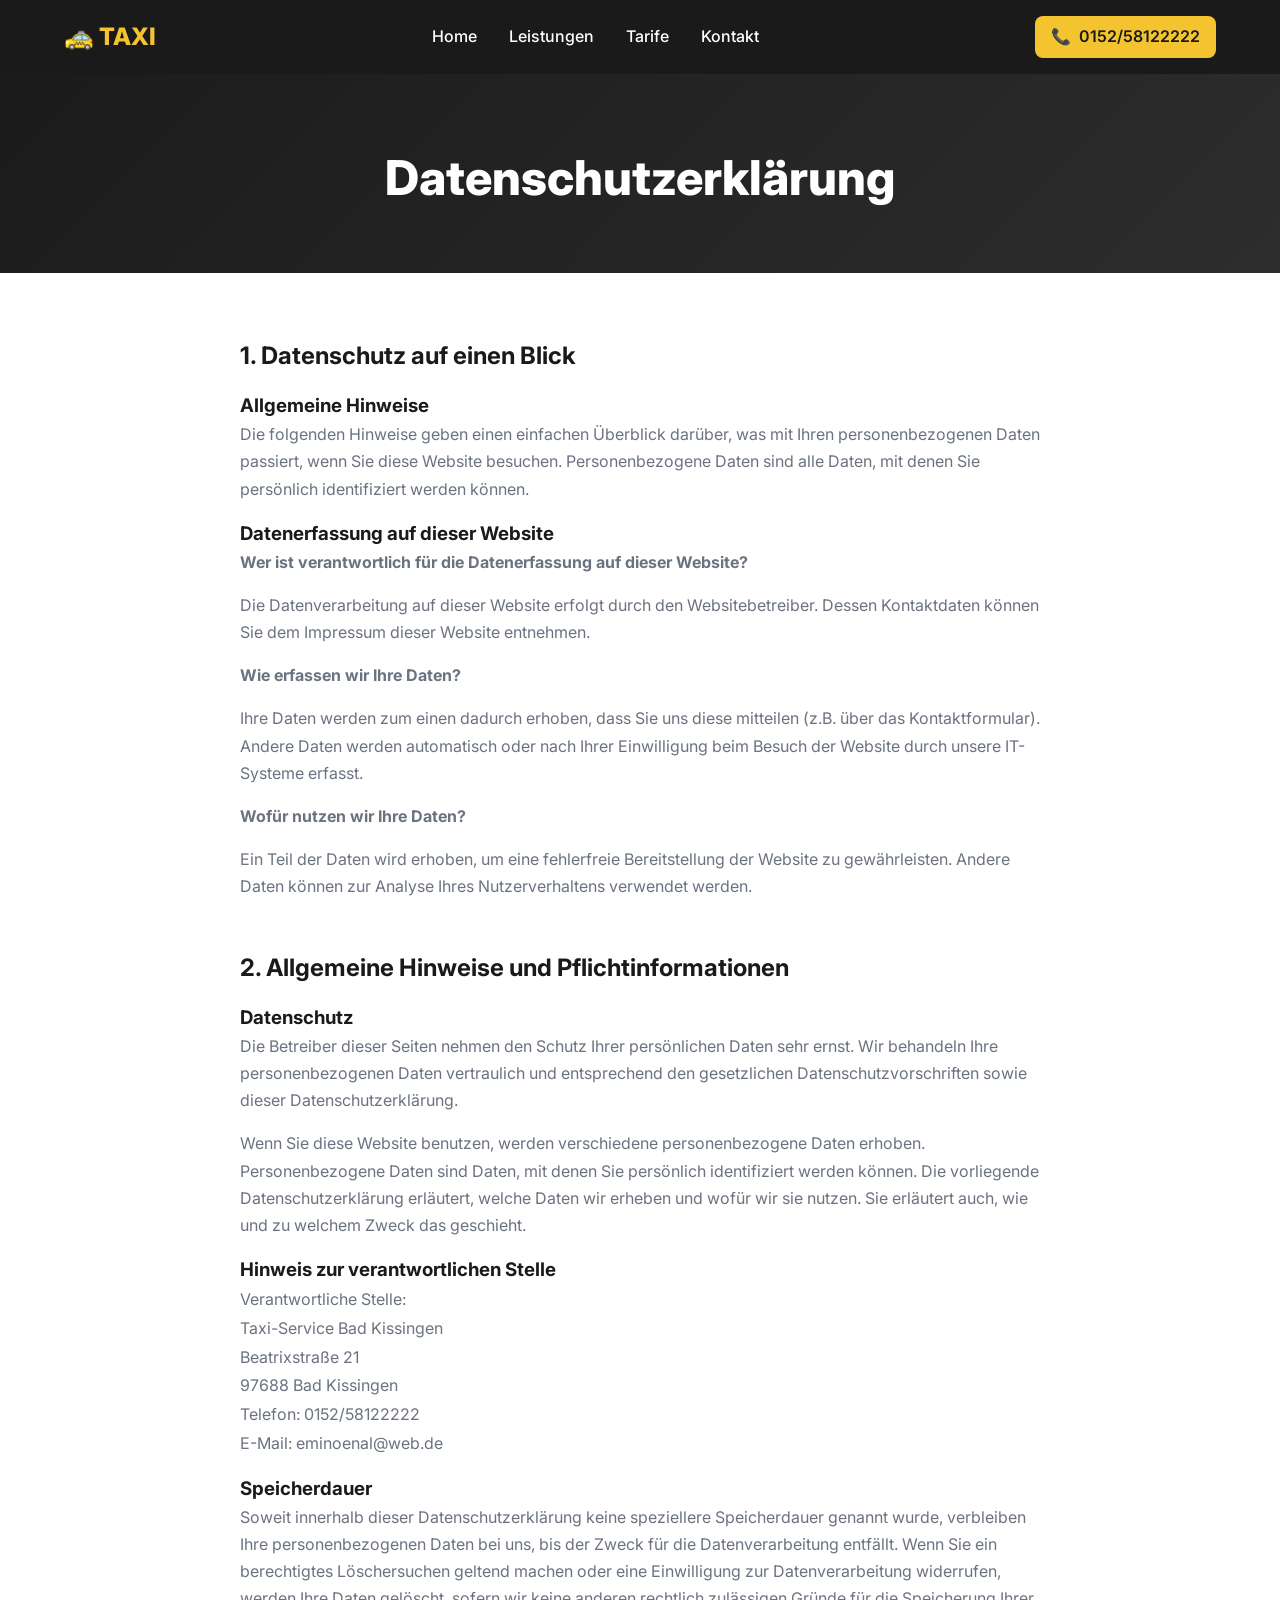
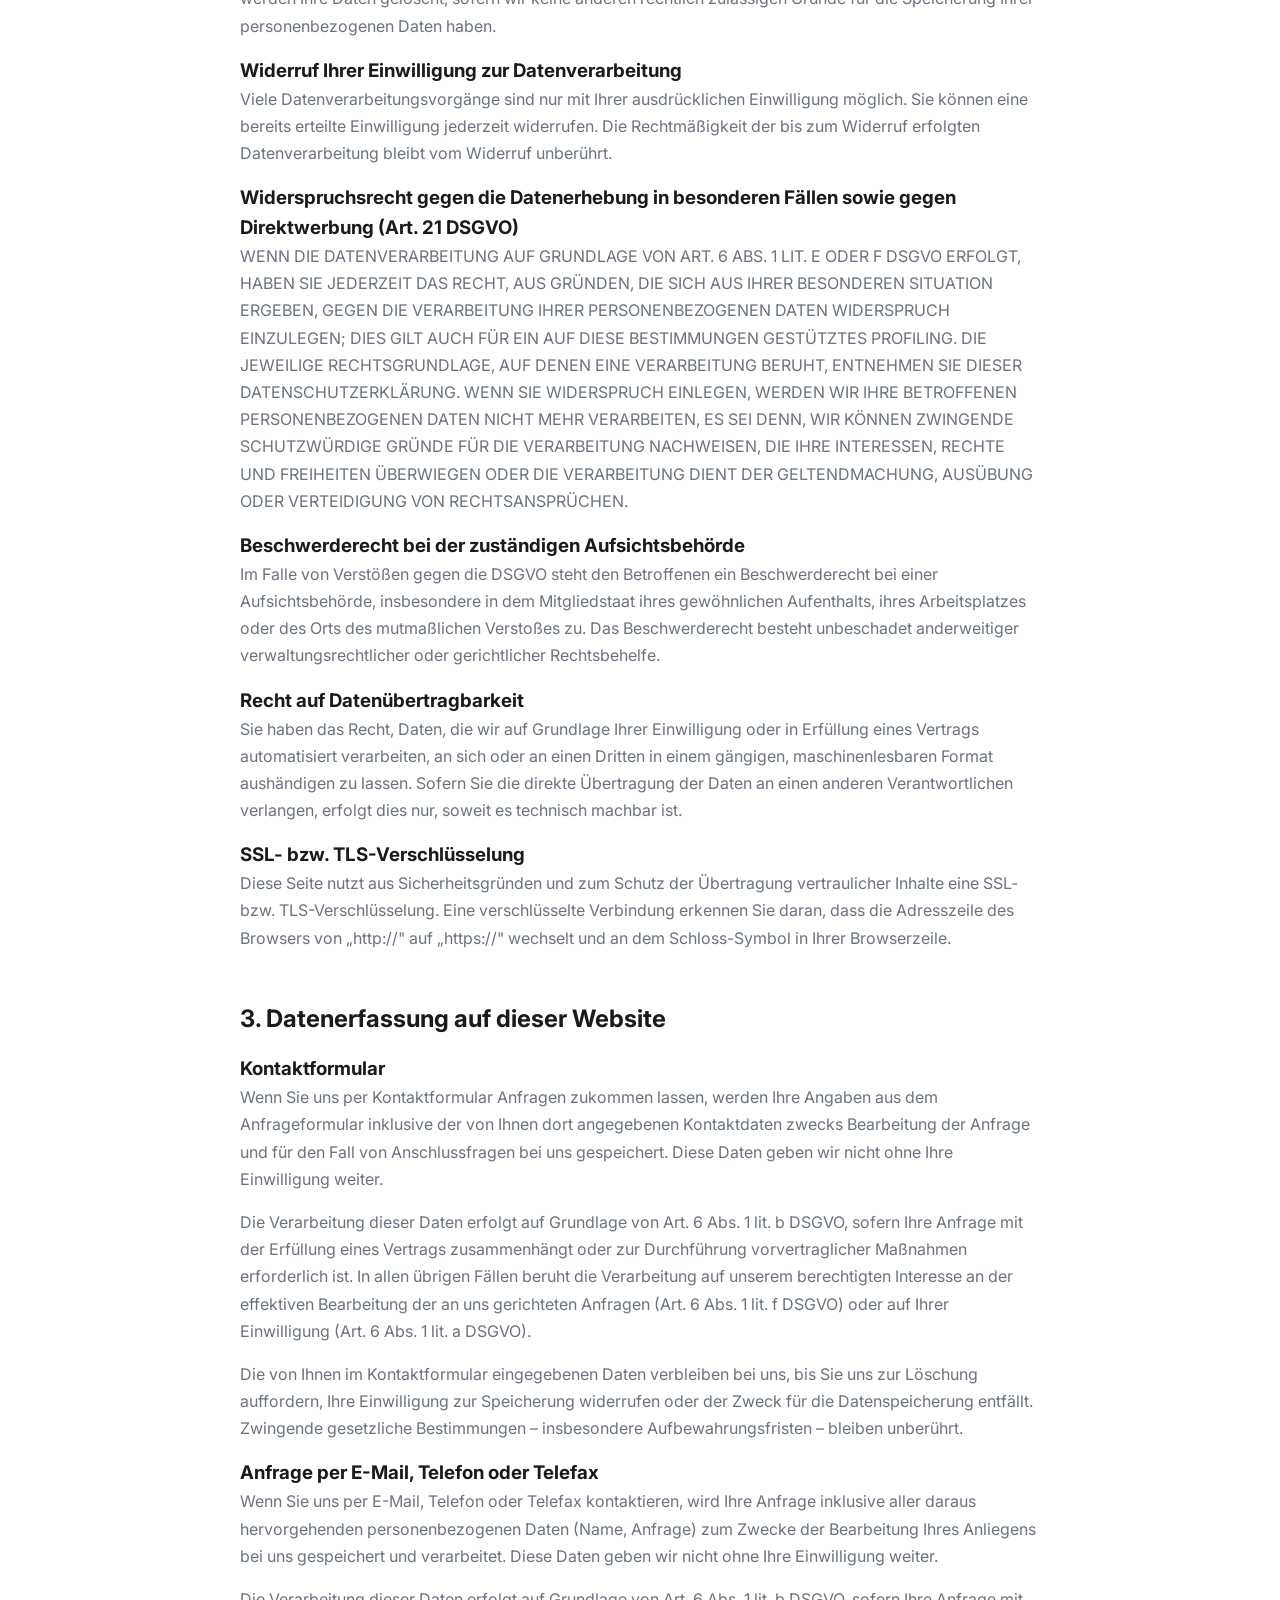
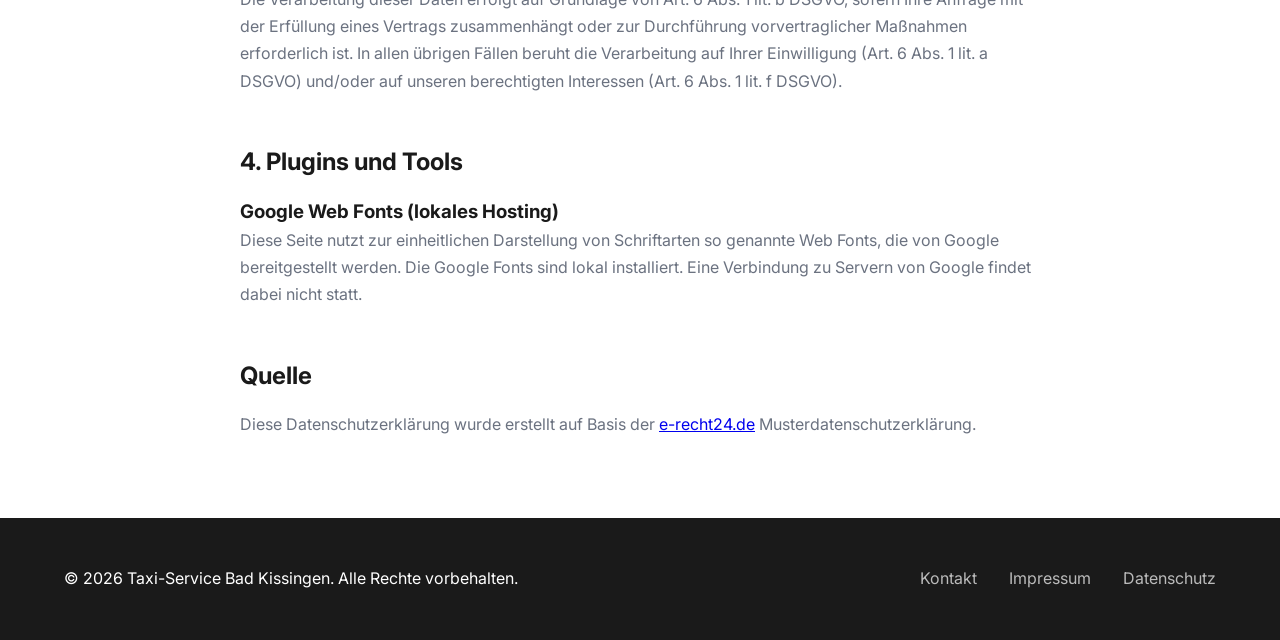
==== datenschutz.html @ d982ae68 "Mehrseitige Struktur erstellt: Home, Leistungen, Tarife, Kontakt, Impressum, Datenschutz + gemeinsam" ====
<!DOCTYPE html>
<html lang="de">
<head>
    <meta charset="UTF-8">
    <meta name="viewport" content="width=device-width, initial-scale=1.0">
    <title>Datenschutz | Taxi-Service Bad Kissingen</title>
    <meta name="description" content="Datenschutzerklärung von Taxi-Service Bad Kissingen. Informationen zur Verarbeitung personenbezogener Daten.">
    <link rel="preconnect" href="https://fonts.googleapis.com">
    <link rel="preconnect" href="https://fonts.gstatic.com" crossorigin>
    <link href="https://fonts.googleapis.com/css2?family=Inter:wght@400;500;600;700;800&display=swap" rel="stylesheet">
    <link rel="stylesheet" href="css/style.css">
</head>
<body>
    <header>
        <div class="container">
            <a href="index.html" class="logo">🚕 TAXI</a>
            <nav id="mainNav">
                <ul>
                    <li><a href="index.html">Home</a></li>
                    <li><a href="leistungen.html">Leistungen</a></li>
                    <li><a href="tarife.html">Tarife</a></li>
                    <li><a href="kontakt.html">Kontakt</a></li>
                </ul>
            </nav>
            <a href="tel:+4915258122222" class="phone-header">
                <span>📞</span> 0152/58122222
            </a>
            <button class="mobile-menu-btn" onclick="toggleMenu()">☰</button>
        </div>
    </header>

    <div class="page-header">
        <div class="container">
            <h1>Datenschutzerklärung</h1>
        </div>
    </div>

    <section class="legal-content">
        <h2>1. Datenschutz auf einen Blick</h2>
        
        <h3>Allgemeine Hinweise</h3>
        <p>Die folgenden Hinweise geben einen einfachen Überblick darüber, was mit Ihren personenbezogenen Daten passiert, wenn Sie diese Website besuchen. Personenbezogene Daten sind alle Daten, mit denen Sie persönlich identifiziert werden können.</p>

        <h3>Datenerfassung auf dieser Website</h3>
        
        <p><strong>Wer ist verantwortlich für die Datenerfassung auf dieser Website?</strong></p>
        <p>Die Datenverarbeitung auf dieser Website erfolgt durch den Websitebetreiber. Dessen Kontaktdaten können Sie dem Impressum dieser Website entnehmen.</p>

        <p><strong>Wie erfassen wir Ihre Daten?</strong></p>
        <p>Ihre Daten werden zum einen dadurch erhoben, dass Sie uns diese mitteilen (z.B. über das Kontaktformular). Andere Daten werden automatisch oder nach Ihrer Einwilligung beim Besuch der Website durch unsere IT-Systeme erfasst.</p>

        <p><strong>Wofür nutzen wir Ihre Daten?</strong></p>
        <p>Ein Teil der Daten wird erhoben, um eine fehlerfreie Bereitstellung der Website zu gewährleisten. Andere Daten können zur Analyse Ihres Nutzerverhaltens verwendet werden.</p>

        <h2>2. Allgemeine Hinweise und Pflichtinformationen</h2>

        <h3>Datenschutz</h3>
        <p>Die Betreiber dieser Seiten nehmen den Schutz Ihrer persönlichen Daten sehr ernst. Wir behandeln Ihre personenbezogenen Daten vertraulich und entsprechend den gesetzlichen Datenschutzvorschriften sowie dieser Datenschutzerklärung.</p>

        <p>Wenn Sie diese Website benutzen, werden verschiedene personenbezogene Daten erhoben. Personenbezogene Daten sind Daten, mit denen Sie persönlich identifiziert werden können. Die vorliegende Datenschutzerklärung erläutert, welche Daten wir erheben und wofür wir sie nutzen. Sie erläutert auch, wie und zu welchem Zweck das geschieht.</p>

        <h3>Hinweis zur verantwortlichen Stelle</h3>
        <address>
            Verantwortliche Stelle:<br>
            Taxi-Service Bad Kissingen<br>
            Beatrixstraße 21<br>
            97688 Bad Kissingen<br>
            Telefon: 0152/58122222<br>
            E-Mail: eminoenal@web.de
        </address>

        <h3>Speicherdauer</h3>
        <p>Soweit innerhalb dieser Datenschutzerklärung keine speziellere Speicherdauer genannt wurde, verbleiben Ihre personenbezogenen Daten bei uns, bis der Zweck für die Datenverarbeitung entfällt. Wenn Sie ein berechtigtes Löschersuchen geltend machen oder eine Einwilligung zur Datenverarbeitung widerrufen, werden Ihre Daten gelöscht, sofern wir keine anderen rechtlich zulässigen Gründe für die Speicherung Ihrer personenbezogenen Daten haben.</p>

        <h3>Widerruf Ihrer Einwilligung zur Datenverarbeitung</h3>
        <p>Viele Datenverarbeitungsvorgänge sind nur mit Ihrer ausdrücklichen Einwilligung möglich. Sie können eine bereits erteilte Einwilligung jederzeit widerrufen. Die Rechtmäßigkeit der bis zum Widerruf erfolgten Datenverarbeitung bleibt vom Widerruf unberührt.</p>

        <h3>Widerspruchsrecht gegen die Datenerhebung in besonderen Fällen sowie gegen Direktwerbung (Art. 21 DSGVO)</h3>
        <p>WENN DIE DATENVERARBEITUNG AUF GRUNDLAGE VON ART. 6 ABS. 1 LIT. E ODER F DSGVO ERFOLGT, HABEN SIE JEDERZEIT DAS RECHT, AUS GRÜNDEN, DIE SICH AUS IHRER BESONDEREN SITUATION ERGEBEN, GEGEN DIE VERARBEITUNG IHRER PERSONENBEZOGENEN DATEN WIDERSPRUCH EINZULEGEN; DIES GILT AUCH FÜR EIN AUF DIESE BESTIMMUNGEN GESTÜTZTES PROFILING. DIE JEWEILIGE RECHTSGRUNDLAGE, AUF DENEN EINE VERARBEITUNG BERUHT, ENTNEHMEN SIE DIESER DATENSCHUTZERKLÄRUNG. WENN SIE WIDERSPRUCH EINLEGEN, WERDEN WIR IHRE BETROFFENEN PERSONENBEZOGENEN DATEN NICHT MEHR VERARBEITEN, ES SEI DENN, WIR KÖNNEN ZWINGENDE SCHUTZWÜRDIGE GRÜNDE FÜR DIE VERARBEITUNG NACHWEISEN, DIE IHRE INTERESSEN, RECHTE UND FREIHEITEN ÜBERWIEGEN ODER DIE VERARBEITUNG DIENT DER GELTENDMACHUNG, AUSÜBUNG ODER VERTEIDIGUNG VON RECHTSANSPRÜCHEN.</p>

        <h3>Beschwerderecht bei der zuständigen Aufsichtsbehörde</h3>
        <p>Im Falle von Verstößen gegen die DSGVO steht den Betroffenen ein Beschwerderecht bei einer Aufsichtsbehörde, insbesondere in dem Mitgliedstaat ihres gewöhnlichen Aufenthalts, ihres Arbeitsplatzes oder des Orts des mutmaßlichen Verstoßes zu. Das Beschwerderecht besteht unbeschadet anderweitiger verwaltungsrechtlicher oder gerichtlicher Rechtsbehelfe.</p>

        <h3>Recht auf Datenübertragbarkeit</h3>
        <p>Sie haben das Recht, Daten, die wir auf Grundlage Ihrer Einwilligung oder in Erfüllung eines Vertrags automatisiert verarbeiten, an sich oder an einen Dritten in einem gängigen, maschinenlesbaren Format aushändigen zu lassen. Sofern Sie die direkte Übertragung der Daten an einen anderen Verantwortlichen verlangen, erfolgt dies nur, soweit es technisch machbar ist.</p>

        <h3>SSL- bzw. TLS-Verschlüsselung</h3>
        <p>Diese Seite nutzt aus Sicherheitsgründen und zum Schutz der Übertragung vertraulicher Inhalte eine SSL- bzw. TLS-Verschlüsselung. Eine verschlüsselte Verbindung erkennen Sie daran, dass die Adresszeile des Browsers von „http://" auf „https://" wechselt und an dem Schloss-Symbol in Ihrer Browserzeile.</p>

        <h2>3. Datenerfassung auf dieser Website</h2>

        <h3>Kontaktformular</h3>
        <p>Wenn Sie uns per Kontaktformular Anfragen zukommen lassen, werden Ihre Angaben aus dem Anfrageformular inklusive der von Ihnen dort angegebenen Kontaktdaten zwecks Bearbeitung der Anfrage und für den Fall von Anschlussfragen bei uns gespeichert. Diese Daten geben wir nicht ohne Ihre Einwilligung weiter.</p>

        <p>Die Verarbeitung dieser Daten erfolgt auf Grundlage von Art. 6 Abs. 1 lit. b DSGVO, sofern Ihre Anfrage mit der Erfüllung eines Vertrags zusammenhängt oder zur Durchführung vorvertraglicher Maßnahmen erforderlich ist. In allen übrigen Fällen beruht die Verarbeitung auf unserem berechtigten Interesse an der effektiven Bearbeitung der an uns gerichteten Anfragen (Art. 6 Abs. 1 lit. f DSGVO) oder auf Ihrer Einwilligung (Art. 6 Abs. 1 lit. a DSGVO).</p>

        <p>Die von Ihnen im Kontaktformular eingegebenen Daten verbleiben bei uns, bis Sie uns zur Löschung auffordern, Ihre Einwilligung zur Speicherung widerrufen oder der Zweck für die Datenspeicherung entfällt. Zwingende gesetzliche Bestimmungen – insbesondere Aufbewahrungsfristen – bleiben unberührt.</p>

        <h3>Anfrage per E-Mail, Telefon oder Telefax</h3>
        <p>Wenn Sie uns per E-Mail, Telefon oder Telefax kontaktieren, wird Ihre Anfrage inklusive aller daraus hervorgehenden personenbezogenen Daten (Name, Anfrage) zum Zwecke der Bearbeitung Ihres Anliegens bei uns gespeichert und verarbeitet. Diese Daten geben wir nicht ohne Ihre Einwilligung weiter.</p>

        <p>Die Verarbeitung dieser Daten erfolgt auf Grundlage von Art. 6 Abs. 1 lit. b DSGVO, sofern Ihre Anfrage mit der Erfüllung eines Vertrags zusammenhängt oder zur Durchführung vorvertraglicher Maßnahmen erforderlich ist. In allen übrigen Fällen beruht die Verarbeitung auf Ihrer Einwilligung (Art. 6 Abs. 1 lit. a DSGVO) und/oder auf unseren berechtigten Interessen (Art. 6 Abs. 1 lit. f DSGVO).</p>

        <h2>4. Plugins und Tools</h2>

        <h3>Google Web Fonts (lokales Hosting)</h3>
        <p>Diese Seite nutzt zur einheitlichen Darstellung von Schriftarten so genannte Web Fonts, die von Google bereitgestellt werden. Die Google Fonts sind lokal installiert. Eine Verbindung zu Servern von Google findet dabei nicht statt.</p>

        <h2>Quelle</h2>
        <p>Diese Datenschutzerklärung wurde erstellt auf Basis der <a href="https://www.e-recht24.de" target="_blank" rel="noopener">e-recht24.de</a> Musterdatenschutzerklärung.</p>
    </section>

    <footer>
        <div class="container">
            <div class="footer-content">
                <p>&copy; 2026 Taxi-Service Bad Kissingen. Alle Rechte vorbehalten.</p>
                <div class="footer-links">
                    <a href="kontakt.html">Kontakt</a>
                    <a href="impressum.html">Impressum</a>
                    <a href="datenschutz.html">Datenschutz</a>
                </div>
            </div>
        </div>
    </footer>

    <script>
        function toggleMenu() {
            const nav = document.getElementById('mainNav');
            nav.classList.toggle('active');
        }
    </script>
</body>
</html>
---- css/style.css ----
:root {
    --color-primary: #F4C430;
    --color-primary-dark: #E5B526;
    --color-dark: #1A1A1A;
    --color-gray: #6B7280;
    --color-light: #FDF8F3;
    --color-success: #10B981;
    --color-error: #EF4444;
    --font-family: 'Inter', sans-serif;
    --container-max: 1200px;
    --spacing-xs: 0.25rem;
    --spacing-sm: 0.5rem;
    --spacing-base: 1rem;
    --spacing-md: 1.5rem;
    --spacing-lg: 2rem;
    --spacing-xl: 3rem;
    --spacing-2xl: 4rem;
}

* {
    margin: 0;
    padding: 0;
    box-sizing: border-box;
}

body {
    font-family: var(--font-family);
    line-height: 1.6;
    color: var(--color-dark);
    background-color: #fff;
}

.container {
    max-width: var(--container-max);
    margin: 0 auto;
    padding: 0 var(--spacing-md);
}

/* Header & Navigation */
header {
    background: var(--color-dark);
    padding: var(--spacing-base) 0;
    position: fixed;
    width: 100%;
    top: 0;
    z-index: 1000;
}

header .container {
    display: flex;
    justify-content: space-between;
    align-items: center;
}

.logo {
    font-size: 1.5rem;
    font-weight: 800;
    color: var(--color-primary);
    text-decoration: none;
    display: flex;
    align-items: center;
    gap: var(--spacing-sm);
}

.logo:hover {
    color: var(--color-primary-dark);
}

.phone-header {
    color: #fff;
    text-decoration: none;
    font-weight: 600;
    display: flex;
    align-items: center;
    gap: var(--spacing-sm);
    padding: var(--spacing-sm) var(--spacing-base);
    background: var(--color-primary);
    color: var(--color-dark);
    border-radius: 8px;
    transition: background 0.2s;
}

.phone-header:hover {
    background: var(--color-primary-dark);
}

nav ul {
    display: flex;
    list-style: none;
    gap: var(--spacing-lg);
}

nav a {
    color: #fff;
    text-decoration: none;
    font-weight: 500;
    transition: color 0.2s;
    padding: var(--spacing-sm) 0;
    position: relative;
}

nav a:hover,
nav a.active {
    color: var(--color-primary);
}

nav a.active::after {
    content: '';
    position: absolute;
    bottom: 0;
    left: 0;
    right: 0;
    height: 2px;
    background: var(--color-primary);
}

.mobile-menu-btn {
    display: none;
    background: none;
    border: none;
    color: #fff;
    font-size: 1.5rem;
    cursor: pointer;
}

/* Hero */
.hero {
    background: linear-gradient(135deg, var(--color-dark) 0%, #2d2d2d 100%);
    min-height: 100vh;
    display: flex;
    align-items: center;
    padding-top: 80px;
    position: relative;
    overflow: hidden;
}

.hero::before {
    content: '';
    position: absolute;
    top: 0;
    right: 0;
    width: 50%;
    height: 100%;
    background: var(--color-primary);
    opacity: 0.05;
    transform: skewX(-15deg) translateX(20%);
}

.hero-content {
    position: relative;
    z-index: 1;
    max-width: 600px;
}

.hero h1 {
    font-size: clamp(2.5rem, 5vw, 3.5rem);
    font-weight: 800;
    line-height: 1.1;
    color: #fff;
    margin-bottom: var(--spacing-md);
}

.hero h1 span {
    color: var(--color-primary);
}

.hero p {
    font-size: 1.25rem;
    color: rgba(255,255,255,0.8);
    margin-bottom: var(--spacing-xl);
}

.hero-buttons {
    display: flex;
    gap: var(--spacing-base);
    flex-wrap: wrap;
}

/* Page Header */
.page-header {
    background: linear-gradient(135deg, var(--color-dark) 0%, #2d2d2d 100%);
    padding: 140px 0 var(--spacing-xl);
    text-align: center;
    color: #fff;
}

.page-header h1 {
    font-size: clamp(2rem, 4vw, 3rem);
    font-weight: 800;
    margin-bottom: var(--spacing-sm);
}

.page-header p {
    color: rgba(255,255,255,0.8);
    font-size: 1.125rem;
    max-width: 600px;
    margin: 0 auto;
}

/* Buttons */
.btn {
    display: inline-flex;
    align-items: center;
    justify-content: center;
    padding: 16px 32px;
    border-radius: 8px;
    font-weight: 600;
    text-decoration: none;
    transition: all 0.2s;
    border: none;
    cursor: pointer;
    font-size: 1rem;
    font-family: inherit;
    gap: var(--spacing-sm);
}

.btn-primary {
    background: var(--color-primary);
    color: var(--color-dark);
}

.btn-primary:hover {
    background: var(--color-primary-dark);
}

.btn-secondary {
    background: transparent;
    color: #fff;
    border: 2px solid #fff;
}

.btn-secondary:hover {
    background: #fff;
    color: var(--color-dark);
}

.btn-outline {
    background: transparent;
    color: var(--color-dark);
    border: 2px solid var(--color-dark);
}

.btn-outline:hover {
    background: var(--color-dark);
    color: #fff;
}

/* Features */
.features {
    padding: var(--spacing-2xl) 0;
    background: var(--color-light);
}

.features-grid {
    display: grid;
    grid-template-columns: repeat(auto-fit, minmax(280px, 1fr));
    gap: var(--spacing-lg);
}

.feature-card {
    background: #fff;
    padding: var(--spacing-xl);
    border-radius: 12px;
    box-shadow: 0 4px 6px rgba(0,0,0,0.05);
    text-align: center;
}

.feature-icon {
    width: 64px;
    height: 64px;
    background: var(--color-primary);
    border-radius: 50%;
    display: flex;
    align-items: center;
    justify-content: center;
    margin: 0 auto var(--spacing-md);
    font-size: 1.5rem;
}

.feature-card h3 {
    font-size: 1.25rem;
    margin-bottom: var(--spacing-sm);
}

.feature-card p {
    color: var(--color-gray);
}

/* Services */
.services {
    padding: var(--spacing-2xl) 0;
}

.section-header {
    text-align: center;
    margin-bottom: var(--spacing-xl);
}

.section-header h2 {
    font-size: 2.25rem;
    margin-bottom: var(--spacing-sm);
}

.section-header p {
    color: var(--color-gray);
    font-size: 1.125rem;
}

.services-grid {
    display: grid;
    grid-template-columns: repeat(auto-fit, minmax(300px, 1fr));
    gap: var(--spacing-lg);
}

.service-card {
    background: var(--color-light);
    padding: var(--spacing-xl);
    border-radius: 12px;
    border-left: 4px solid var(--color-primary);
    transition: transform 0.2s, box-shadow 0.2s;
}

.service-card:hover {
    transform: translateY(-4px);
    box-shadow: 0 8px 16px rgba(0,0,0,0.1);
}

.service-card h3 {
    font-size: 1.25rem;
    margin-bottom: var(--spacing-sm);
    display: flex;
    align-items: center;
    gap: var(--spacing-sm);
}

.service-card p {
    color: var(--color-gray);
    margin-bottom: var(--spacing-base);
}

.service-price {
    font-weight: 600;
    color: var(--color-dark);
}

.service-features {
    list-style: none;
    margin-top: var(--spacing-base);
}

.service-features li {
    padding: var(--spacing-xs) 0;
    color: var(--color-gray);
    display: flex;
    align-items: center;
    gap: var(--spacing-sm);
}

.service-features li::before {
    content: '✓';
    color: var(--color-success);
    font-weight: bold;
}

/* About Section */
.about {
    padding: var(--spacing-2xl) 0;
    background: var(--color-dark);
    color: #fff;
}

.about-content {
    display: grid;
    grid-template-columns: 1fr 1fr;
    gap: var(--spacing-xl);
    align-items: center;
}

.about-text h2 {
    font-size: 2.25rem;
    margin-bottom: var(--spacing-md);
}

.about-text h2 span {
    color: var(--color-primary);
}

.about-text p {
    color: rgba(255,255,255,0.8);
    margin-bottom: var(--spacing-base);
}

.about-stats {
    display: flex;
    gap: var(--spacing-xl);
    margin-top: var(--spacing-lg);
}

.stat {
    text-align: center;
}

.stat-number {
    font-size: 2.5rem;
    font-weight: 800;
    color: var(--color-primary);
}

.stat-label {
    color: rgba(255,255,255,0.6);
    font-size: 0.875rem;
}

/* Content Sections */
.content-section {
    padding: var(--spacing-2xl) 0;
}

.content-section.alt-bg {
    background: var(--color-light);
}

.content-section h2 {
    font-size: 1.75rem;
    margin-bottom: var(--spacing-md);
    color: var(--color-dark);
}

.content-section h3 {
    font-size: 1.25rem;
    margin: var(--spacing-lg) 0 var(--spacing-base);
    color: var(--color-dark);
}

.content-section p {
    color: var(--color-gray);
    margin-bottom: var(--spacing-base);
    line-height: 1.7;
}

.content-section ul {
    margin-left: var(--spacing-lg);
    color: var(--color-gray);
}

.content-section li {
    margin-bottom: var(--spacing-sm);
}

/* Highlight Box */
.highlight-box {
    background: var(--color-primary);
    color: var(--color-dark);
    padding: var(--spacing-xl);
    border-radius: 12px;
    margin: var(--spacing-xl) 0;
}

.highlight-box h3 {
    color: var(--color-dark);
    margin-bottom: var(--spacing-base);
}

.highlight-box p {
    color: var(--color-dark);
}

/* Tarife Section */
.tarife-section {
    padding: var(--spacing-2xl) 0;
}

.tarife-intro {
    text-align: center;
    max-width: 800px;
    margin: 0 auto var(--spacing-xl);
}

.tarife-intro p {
    color: var(--color-gray);
    font-size: 1.125rem;
}

.tarife-buttons {
    display: flex;
    justify-content: center;
    gap: var(--spacing-base);
    flex-wrap: wrap;
    margin-top: var(--spacing-lg);
}

/* Contact Section */
.contact {
    padding: var(--spacing-2xl) 0;
    background: var(--color-light);
}

.contact-grid {
    display: grid;
    grid-template-columns: 1fr 1fr;
    gap: var(--spacing-xl);
}

.contact-info h3 {
    font-size: 1.5rem;
    margin-bottom: var(--spacing-md);
}

.contact-item {
    display: flex;
    align-items: flex-start;
    gap: var(--spacing-base);
    margin-bottom: var(--spacing-md);
}

.contact-item-icon {
    width: 48px;
    height: 48px;
    background: var(--color-primary);
    border-radius: 8px;
    display: flex;
    align-items: center;
    justify-content: center;
    flex-shrink: 0;
    font-size: 1.25rem;
}

.contact-item-content h4 {
    margin-bottom: 4px;
    font-size: 1rem;
}

.contact-item-content p,
.contact-item-content a {
    color: var(--color-gray);
    text-decoration: none;
}

.contact-item-content a:hover {
    color: var(--color-dark);
}

/* Contact Form */
.contact-form-wrapper {
    background: #fff;
    padding: var(--spacing-xl);
    border-radius: 12px;
    box-shadow: 0 4px 6px rgba(0,0,0,0.05);
}

.contact-form-wrapper h3 {
    margin-bottom: var(--spacing-md);
}

.form-group {
    margin-bottom: var(--spacing-md);
}

.form-group label {
    display: block;
    margin-bottom: var(--spacing-xs);
    font-weight: 500;
}

.form-group label .required {
    color: var(--color-error);
}

.form-group input,
.form-group textarea,
.form-group select {
    width: 100%;
    padding: 12px 16px;
    border: 1px solid #E5E7EB;
    border-radius: 8px;
    font-family: inherit;
    font-size: 1rem;
    transition: border-color 0.2s, box-shadow 0.2s;
    background: #fff;
}

.form-group input:focus,
.form-group textarea:focus,
.form-group select:focus {
    outline: none;
    border-color: var(--color-primary);
    box-shadow: 0 0 0 3px rgba(244,196,48,0.2);
}

.form-group input.error,
.form-group textarea.error {
    border-color: var(--color-error);
}

.error-message {
    color: var(--color-error);
    font-size: 0.875rem;
    margin-top: var(--spacing-xs);
    display: none;
}

.error-message.visible {
    display: block;
}

.form-group textarea {
    resize: vertical;
    min-height: 120px;
}

.form-success {
    background: var(--color-success);
    color: #fff;
    padding: var(--spacing-base);
    border-radius: 8px;
    margin-bottom: var(--spacing-md);
    display: none;
}

.form-success.visible {
    display: block;
}

/* Footer */
footer {
    background: var(--color-dark);
    color: #fff;
    padding: var(--spacing-xl) 0;
}

.footer-content {
    display: flex;
    justify-content: space-between;
    align-items: center;
    flex-wrap: wrap;
    gap: var(--spacing-base);
}

.footer-links {
    display: flex;
    gap: var(--spacing-lg);
}

.footer-links a {
    color: rgba(255,255,255,0.7);
    text-decoration: none;
}

.footer-links a:hover {
    color: var(--color-primary);
}

/* Legal Pages */
.legal-content {
    padding: var(--spacing-2xl) 0;
    max-width: 800px;
    margin: 0 auto;
}

.legal-content h2 {
    font-size: 1.5rem;
    margin: var(--spacing-xl) 0 var(--spacing-base);
    color: var(--color-dark);
}

.legal-content h2:first-child {
    margin-top: 0;
}

.legal-content p {
    color: var(--color-gray);
    margin-bottom: var(--spacing-base);
    line-height: 1.7;
}

.legal-content address {
    color: var(--color-gray);
    font-style: normal;
    line-height: 1.8;
    margin-bottom: var(--spacing-base);
}

/* Responsive */
@media (max-width: 768px) {
    nav {
        display: none;
        position: absolute;
        top: 100%;
        left: 0;
        right: 0;
        background: var(--color-dark);
        padding: var(--spacing-base) 0;
    }

    nav.active {
        display: block;
    }

    nav ul {
        flex-direction: column;
        gap: 0;
        padding: 0 var(--spacing-md);
    }

    nav a {
        padding: var(--spacing-base) 0;
        display: block;
        border-bottom: 1px solid rgba(255,255,255,0.1);
    }

    nav a.active::after {
        display: none;
    }

    .mobile-menu-btn {
        display: block;
    }

    .hero h1 {
        font-size: 2rem;
    }

    .about-content,
    .contact-grid {
        grid-template-columns: 1fr;
    }

    .about-stats {
        justify-content: center;
    }

    .footer-content {
        flex-direction: column;
        text-align: center;
    }

    .phone-header span {
        display: none;
    }

    .phone-header {
        padding: var(--spacing-sm);
        font-size: 0.875rem;
    }
}

@media (max-width: 480px) {
    .hero-buttons {
        flex-direction: column;
    }

    .btn {
        width: 100%;
    }

    .about-stats {
        flex-direction: column;
        gap: var(--spacing-base);
    }

    .tarife-buttons {
        flex-direction: column;
    }
}
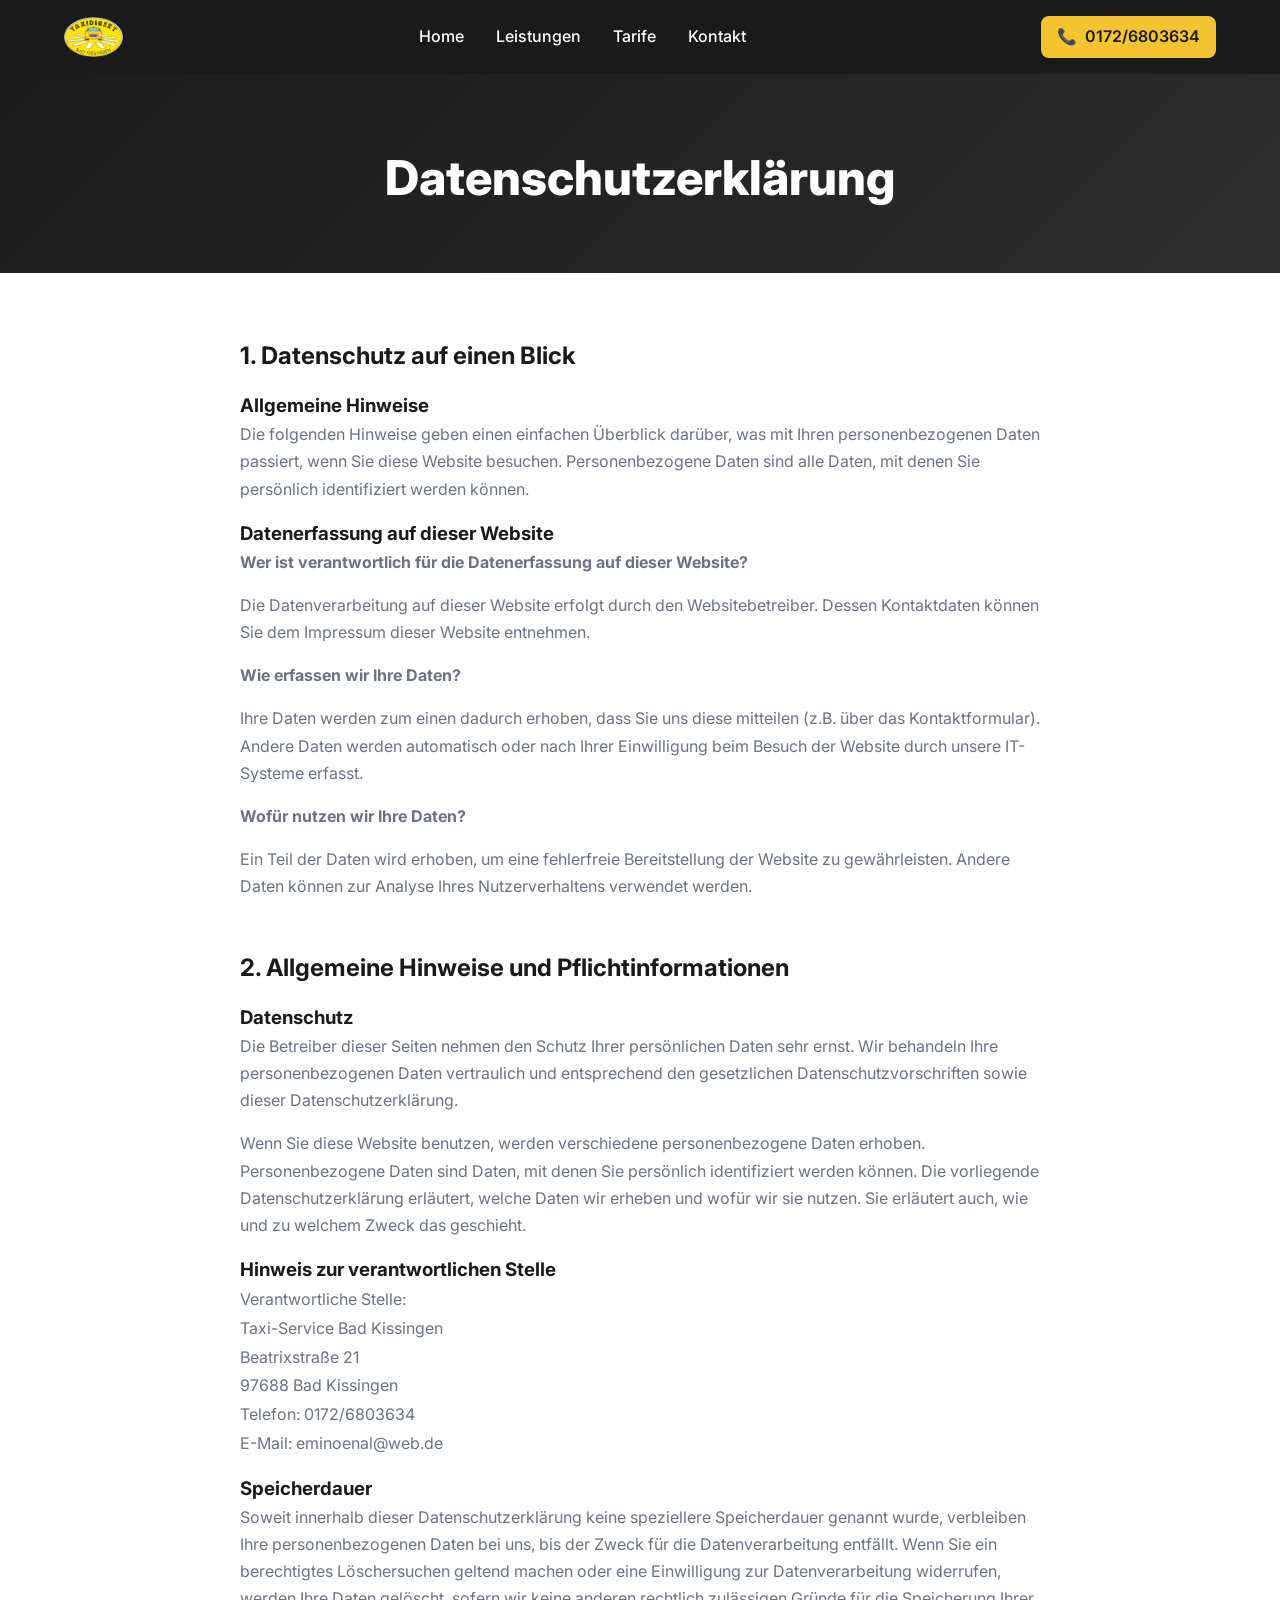
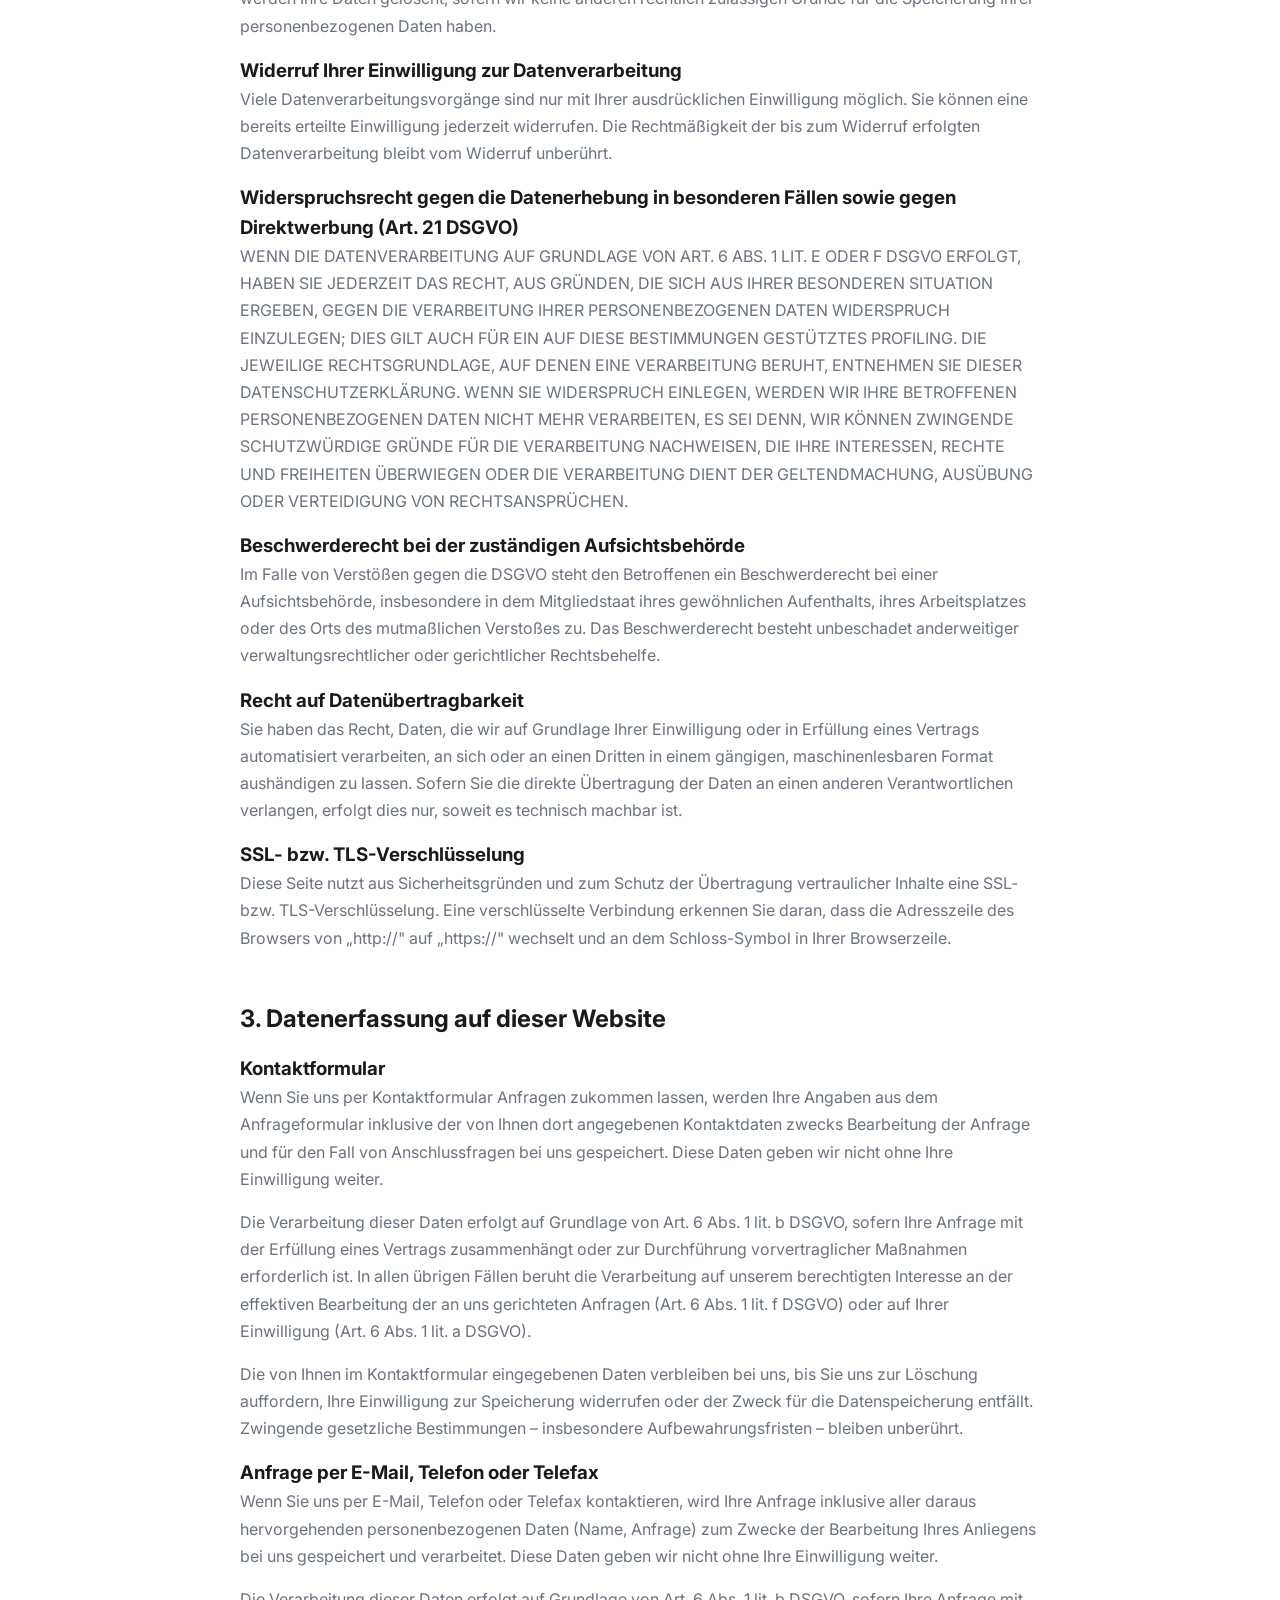
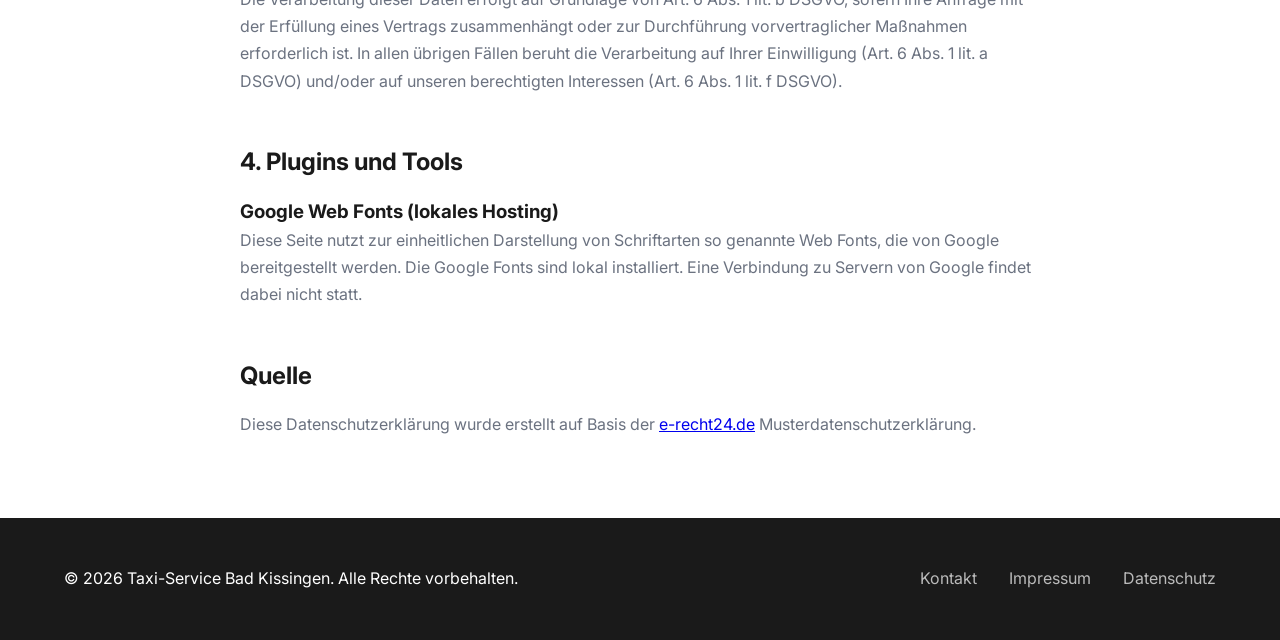
==== commit 9e679f6c: "Telefonnummer auf 0172/6803634 aktualisiert und echtes Logo integriert" ====
--- a/datenschutz.html
+++ b/datenschutz.html
@@ -13,7 +13,7 @@
 <body>
     <header>
         <div class="container">
-            <a href="index.html" class="logo">🚕 TAXI</a>
+            <a href="index.html" class="logo"><img src="img/logo.png" alt="Taxi Direkt Bad Kissingen" style="height: 40px; width: auto;"></a>
             <nav id="mainNav">
                 <ul>
                     <li><a href="index.html">Home</a></li>
@@ -22,8 +22,8 @@
                     <li><a href="kontakt.html">Kontakt</a></li>
                 </ul>
             </nav>
-            <a href="tel:+4915258122222" class="phone-header">
-                <span>📞</span> 0152/58122222
+            <a href="tel:+491726803634" class="phone-header">
+                <span>📞</span> 0172/6803634
             </a>
             <button class="mobile-menu-btn" onclick="toggleMenu()">☰</button>
         </div>
@@ -65,7 +65,7 @@
             Taxi-Service Bad Kissingen<br>
             Beatrixstraße 21<br>
             97688 Bad Kissingen<br>
-            Telefon: 0152/58122222<br>
+            Telefon: 0172/6803634<br>
             E-Mail: eminoenal@web.de
         </address>
 
--- a/css/style.css
+++ b/css/style.css
@@ -125,25 +125,16 @@
 
 /* Hero */
 .hero {
-    background: linear-gradient(135deg, var(--color-dark) 0%, #2d2d2d 100%);
+    background: linear-gradient(135deg, rgba(26,26,26,0.85) 0%, rgba(26,26,26,0.7) 100%), url('../img/hero-taxi.jpg');
+    background-size: cover;
+    background-position: center;
+    background-repeat: no-repeat;
     min-height: 100vh;
     display: flex;
     align-items: center;
     padding-top: 80px;
     position: relative;
     overflow: hidden;
-}
-
-.hero::before {
-    content: '';
-    position: absolute;
-    top: 0;
-    right: 0;
-    width: 50%;
-    height: 100%;
-    background: var(--color-primary);
-    opacity: 0.05;
-    transform: skewX(-15deg) translateX(20%);
 }
 
 .hero-content {
